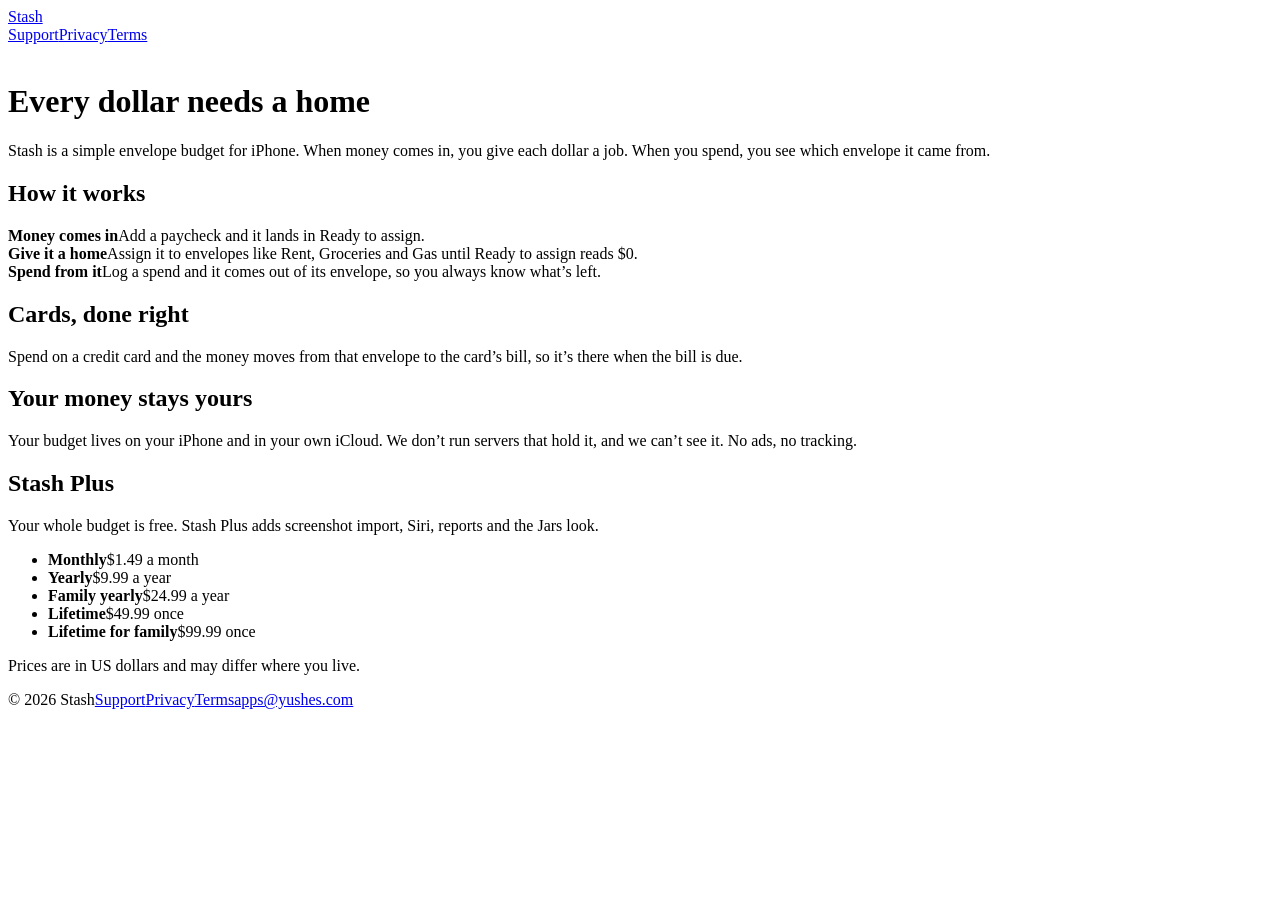
==== index.html @ e00e7b84 "Stash site: home, support, privacy policy and terms for GitHub Pages Co-Authored-By: Claude Opus 5.5" ====
<!doctype html>
<html lang="en"><head>
<meta charset="utf-8"><meta name="viewport" content="width=device-width, initial-scale=1, viewport-fit=cover">
<title>Stash</title>
<meta name="description" content="Stash is a simple envelope budget for iPhone. Give every dollar a home.">
<link rel="icon" href="/stash-app/favicon.png"><link rel="apple-touch-icon" href="/stash-app/favicon.png">
<link rel="stylesheet" href="/stash-app/style.css">
</head><body><div class="hero"><div class="wrap"><header class="site"><img src="/stash-app/icon.png" alt=""><a href="/stash-app/">Stash</a><nav><a href="/stash-app/support/">Support</a><a href="/stash-app/privacy/">Privacy</a><a href="/stash-app/terms/">Terms</a></nav></header><img class="mark" src="/stash-app/icon.png" alt="">
<h1>Every dollar needs a home</h1>
<p class="lede">Stash is a simple envelope budget for iPhone. When money comes in, you give each dollar a job. When you spend, you see which envelope it came from.</p>
</div></div><main class="wrap">
<h2>How it works</h2>
<div class="steps">
  <div class="step"><b>Money comes in</b><span>Add a paycheck and it lands in Ready to assign.</span></div>
  <div class="step"><b>Give it a home</b><span>Assign it to envelopes like Rent, Groceries and Gas until Ready to assign reads $0.</span></div>
  <div class="step"><b>Spend from it</b><span>Log a spend and it comes out of its envelope, so you always know what’s left.</span></div>
</div>
<h2>Cards, done right</h2>
<p>Spend on a credit card and the money moves from that envelope to the card’s bill, so it’s there when the bill is due.</p>
<h2>Your money stays yours</h2>
<p>Your budget lives on your iPhone and in your own iCloud. We don’t run servers that hold it, and we can’t see it. No ads, no tracking.</p>
<h2>Stash Plus</h2>
<p>Your whole budget is free. Stash Plus adds screenshot import, Siri, reports and the Jars look.</p>
<ul class="plans">
  <li><b>Monthly</b><span>$1.49 a month</span></li>
  <li><b>Yearly</b><span>$9.99 a year</span></li>
  <li><b>Family yearly</b><span>$24.99 a year</span></li>
  <li><b>Lifetime</b><span>$49.99 once</span></li>
  <li><b>Lifetime for family</b><span>$99.99 once</span></li>
</ul>
<p>Prices are in US dollars and may differ where you live.</p>
<footer><span>© 2026 Stash</span><a href="/stash-app/support/">Support</a><a href="/stash-app/privacy/">Privacy</a><a href="/stash-app/terms/">Terms</a><a href="mailto:apps@yushes.com">apps@yushes.com</a></footer></main></body></html>
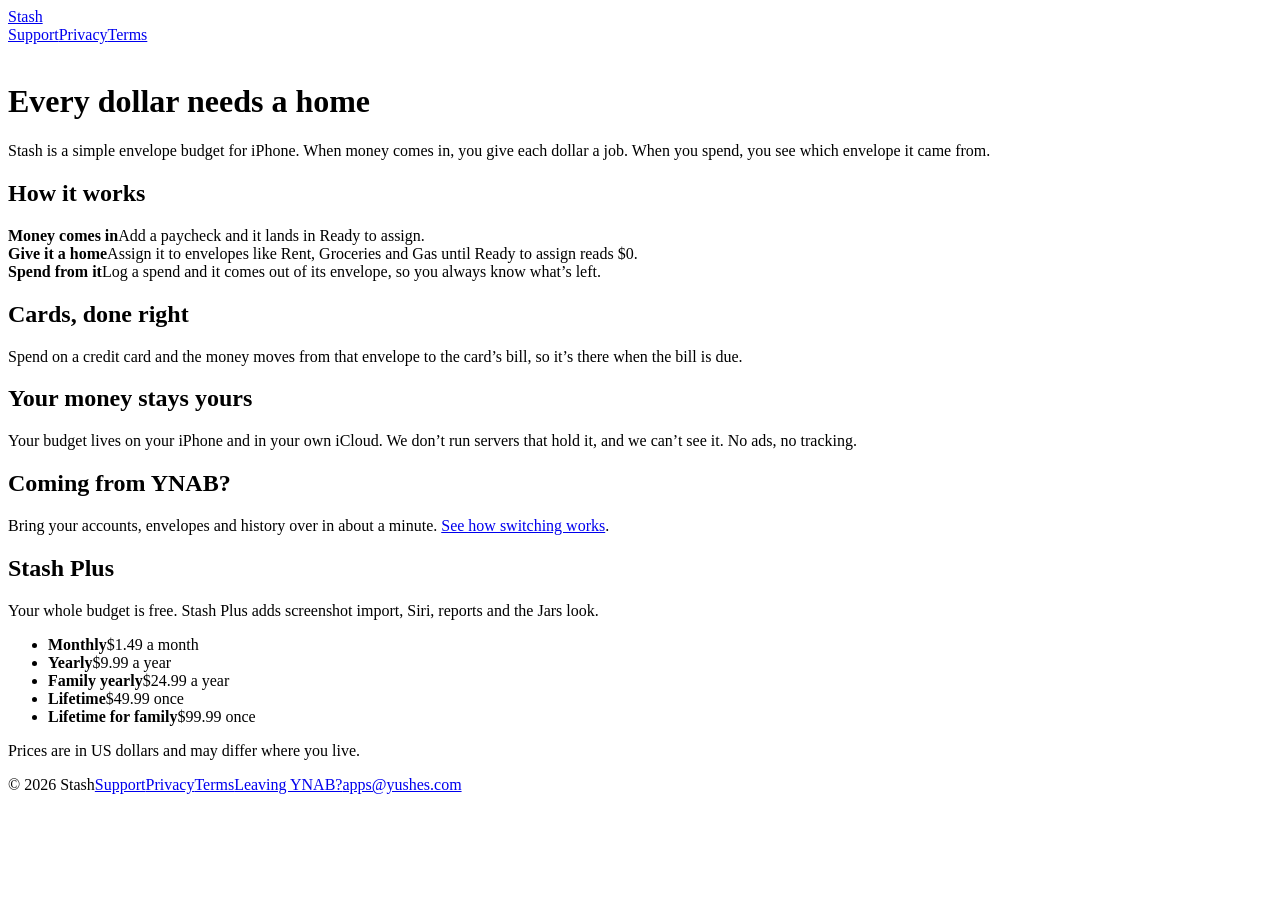
==== commit a05a1a71: "Leaving YNAB? page: import steps, what maps over, price, an honest list of what's missing; linked fr" ====
--- a/index.html
+++ b/index.html
@@ -19,6 +19,8 @@
 <p>Spend on a credit card and the money moves from that envelope to the card’s bill, so it’s there when the bill is due.</p>
 <h2>Your money stays yours</h2>
 <p>Your budget lives on your iPhone and in your own iCloud. We don’t run servers that hold it, and we can’t see it. No ads, no tracking.</p>
+<h2>Coming from YNAB?</h2>
+<p>Bring your accounts, envelopes and history over in about a minute. <a href="/stash-app/leaving-ynab/">See how switching works</a>.</p>
 <h2>Stash Plus</h2>
 <p>Your whole budget is free. Stash Plus adds screenshot import, Siri, reports and the Jars look.</p>
 <ul class="plans">
@@ -29,4 +31,4 @@
   <li><b>Lifetime for family</b><span>$99.99 once</span></li>
 </ul>
 <p>Prices are in US dollars and may differ where you live.</p>
-<footer><span>© 2026 Stash</span><a href="/stash-app/support/">Support</a><a href="/stash-app/privacy/">Privacy</a><a href="/stash-app/terms/">Terms</a><a href="mailto:apps@yushes.com">apps@yushes.com</a></footer></main></body></html>
+<footer><span>© 2026 Stash</span><a href="/stash-app/support/">Support</a><a href="/stash-app/privacy/">Privacy</a><a href="/stash-app/terms/">Terms</a><a href="/stash-app/leaving-ynab/">Leaving YNAB?</a><a href="mailto:apps@yushes.com">apps@yushes.com</a></footer></main></body></html>
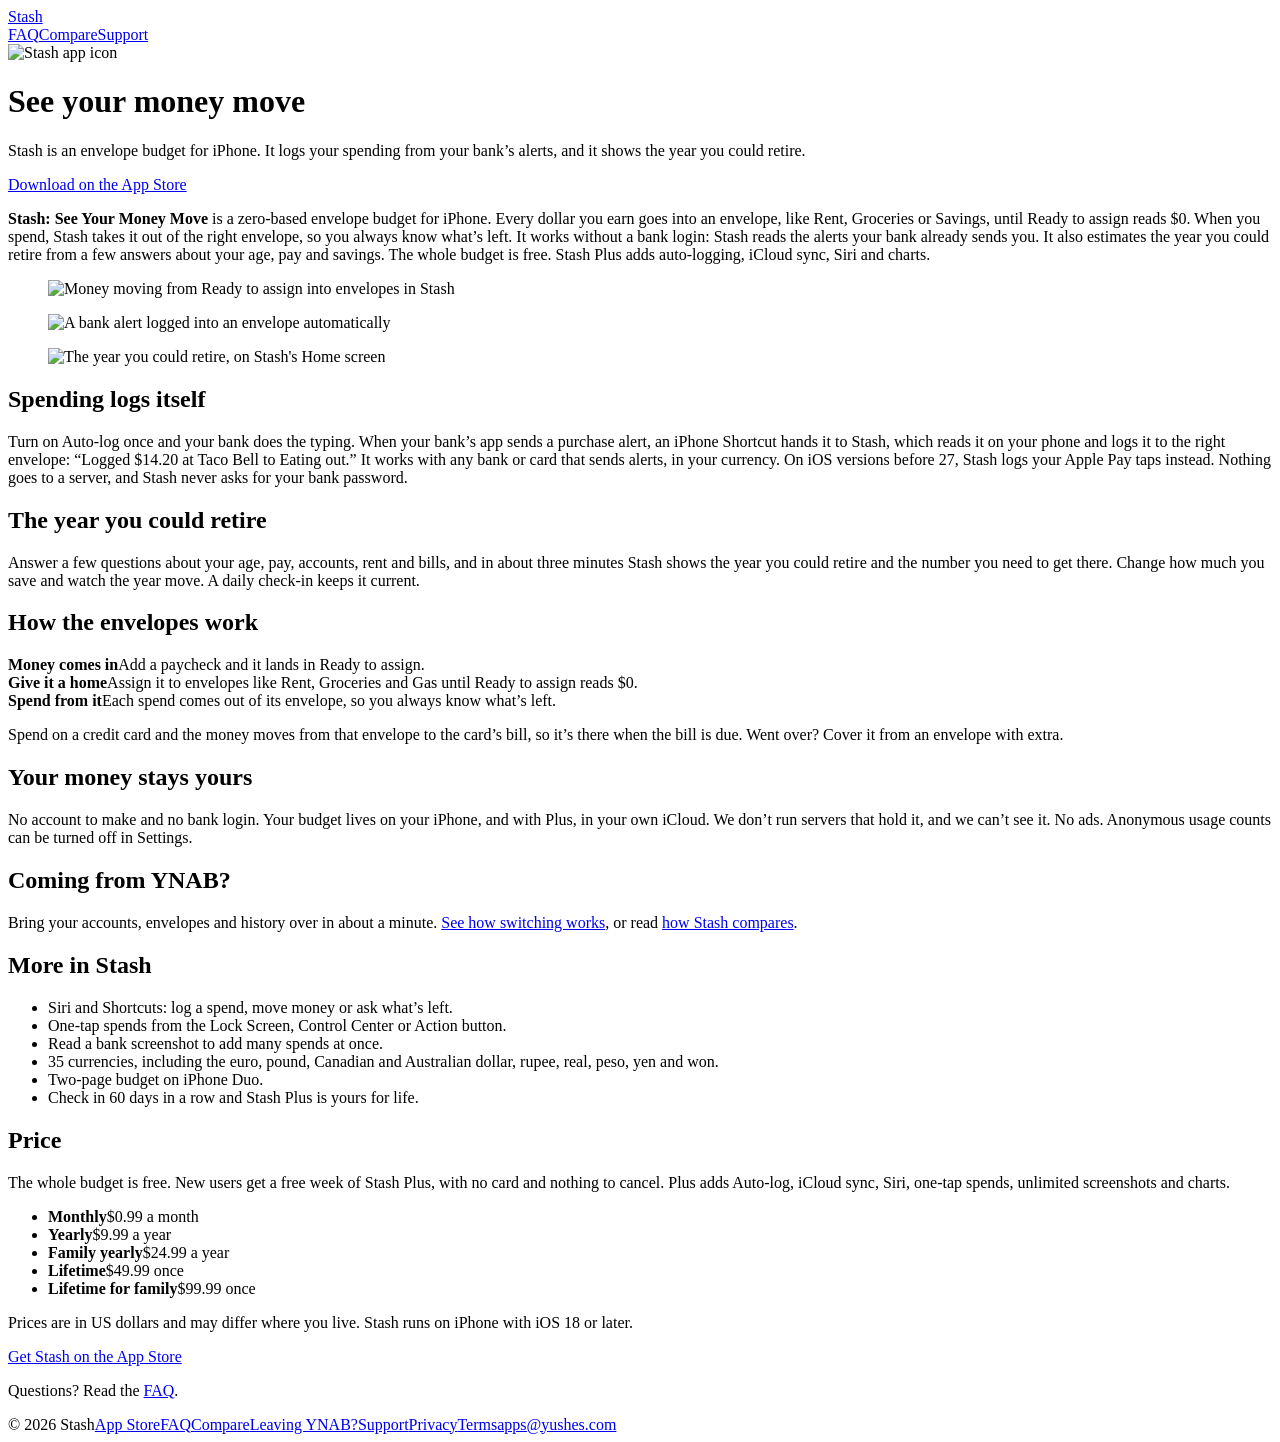
==== commit d3ffeeb6: "Rewrite the site for search and AI answers New FAQ and compare pages, an answer-first home page with" ====
--- a/index.html
+++ b/index.html
@@ -1,34 +1,68 @@
 <!doctype html>
 <html lang="en"><head>
 <meta charset="utf-8"><meta name="viewport" content="width=device-width, initial-scale=1, viewport-fit=cover">
-<title>Stash</title>
-<meta name="description" content="Stash is a simple envelope budget for iPhone. Give every dollar a home.">
+<title>Stash: See Your Money Move | Envelope budget and retirement calculator for iPhone</title>
+<meta name="description" content="Stash is an envelope budget for iPhone that logs your spending from bank alerts and shows the year you could retire. Zero-based, no bank login, your data stays in your iCloud. The whole budget is free.">
+<link rel="canonical" href="https://yushesp.github.io/stash-app/">
+<meta name="apple-itunes-app" content="app-id=6824625025">
+<meta property="og:type" content="website"><meta property="og:title" content="Stash: See Your Money Move | Envelope budget and retirement calculator for iPhone">
+<meta property="og:description" content="Stash is an envelope budget for iPhone that logs your spending from bank alerts and shows the year you could retire. Zero-based, no bank login, your data stays in your iCloud. The whole budget is free."><meta property="og:url" content="https://yushesp.github.io/stash-app/">
+<meta property="og:image" content="https://yushesp.github.io/stash-app/img/3-retire.jpg"><meta name="twitter:card" content="summary_large_image">
 <link rel="icon" href="/stash-app/favicon.png"><link rel="apple-touch-icon" href="/stash-app/favicon.png">
-<link rel="stylesheet" href="/stash-app/style.css">
-</head><body><div class="hero"><div class="wrap"><header class="site"><img src="/stash-app/icon.png" alt=""><a href="/stash-app/">Stash</a><nav><a href="/stash-app/support/">Support</a><a href="/stash-app/privacy/">Privacy</a><a href="/stash-app/terms/">Terms</a></nav></header><img class="mark" src="/stash-app/icon.png" alt="">
-<h1>Every dollar needs a home</h1>
-<p class="lede">Stash is a simple envelope budget for iPhone. When money comes in, you give each dollar a job. When you spend, you see which envelope it came from.</p>
+<link rel="stylesheet" href="/stash-app/style.css"><script type="application/ld+json">{"@context": "https://schema.org", "@type": "MobileApplication", "name": "Stash: See Your Money Move", "alternateName": ["Stash budget app", "Stash envelope budget"], "operatingSystem": "iOS 18 or later", "applicationCategory": "FinanceApplication", "description": "Stash is an envelope budget for iPhone that logs your spending from bank alerts and shows the year you could retire. Zero-based, no bank login, your data stays in your iCloud. The whole budget is free.", "url": "https://yushesp.github.io/stash-app/", "downloadUrl": "https://apps.apple.com/us/app/stash-see-your-money-move/id6824625025", "installUrl": "https://apps.apple.com/us/app/stash-see-your-money-move/id6824625025", "image": "https://yushesp.github.io/stash-app/icon.png", "author": {"@type": "Person", "name": "Prathyush Shankar"}, "offers": [{"@type": "Offer", "name": "Stash (free)", "price": "0", "priceCurrency": "USD"}, {"@type": "Offer", "name": "Stash Plus monthly", "price": "0.99", "priceCurrency": "USD"}, {"@type": "Offer", "name": "Stash Plus yearly", "price": "9.99", "priceCurrency": "USD"}, {"@type": "Offer", "name": "Stash Plus lifetime", "price": "49.99", "priceCurrency": "USD"}], "featureList": ["Zero-based envelope budget", "Auto-log spending from bank alerts and Apple Pay", "Retirement year estimate", "Credit card payment envelopes", "Import from YNAB", "Bank screenshot import", "Siri and Shortcuts", "35 currencies", "No bank login"]}</script>
+</head><body><div class="hero"><div class="wrap"><header class="site"><img src="/stash-app/icon.png" alt=""><a href="/stash-app/">Stash</a><nav><a href="/stash-app/faq/">FAQ</a><a href="/stash-app/compare/">Compare</a><a href="/stash-app/support/">Support</a></nav></header><img class="mark" src="/stash-app/icon.png" alt="Stash app icon">
+<h1>See your money move</h1>
+<p class="lede">Stash is an envelope budget for iPhone. It logs your spending from your bank’s alerts, and it shows the year you could retire.</p>
+<p><a class="cta" href="https://apps.apple.com/us/app/stash-see-your-money-move/id6824625025">Download on the App Store</a></p>
 </div></div><main class="wrap">
-<h2>How it works</h2>
+<p class="summary"><b>Stash: See Your Money Move</b> is a zero-based envelope budget for iPhone. Every dollar you earn goes into an envelope, like Rent, Groceries or Savings, until Ready to assign reads $0. When you spend, Stash takes it out of the right envelope, so you always know what’s left. It works without a bank login: Stash reads the alerts your bank already sends you. It also estimates the year you could retire from a few answers about your age, pay and savings. The whole budget is free. Stash Plus adds auto-logging, iCloud sync, Siri and charts.</p>
+
+<div class="shots">
+  <figure><img src="/stash-app/img/1-move.jpg" alt="Money moving from Ready to assign into envelopes in Stash" loading="lazy" width="507" height="1100"></figure>
+  <figure><img src="/stash-app/img/2-autolog.jpg" alt="A bank alert logged into an envelope automatically" loading="lazy" width="507" height="1100"></figure>
+  <figure><img src="/stash-app/img/3-retire.jpg" alt="The year you could retire, on Stash's Home screen" loading="lazy" width="507" height="1100"></figure>
+</div>
+
+<h2>Spending logs itself</h2>
+<p>Turn on Auto-log once and your bank does the typing. When your bank’s app sends a purchase alert, an iPhone Shortcut hands it to Stash, which reads it on your phone and logs it to the right envelope: “Logged $14.20 at Taco Bell to Eating out.” It works with any bank or card that sends alerts, in your currency. On iOS versions before 27, Stash logs your Apple Pay taps instead. Nothing goes to a server, and Stash never asks for your bank password.</p>
+
+<h2>The year you could retire</h2>
+<p>Answer a few questions about your age, pay, accounts, rent and bills, and in about three minutes Stash shows the year you could retire and the number you need to get there. Change how much you save and watch the year move. A daily check-in keeps it current.</p>
+
+<h2>How the envelopes work</h2>
 <div class="steps">
   <div class="step"><b>Money comes in</b><span>Add a paycheck and it lands in Ready to assign.</span></div>
   <div class="step"><b>Give it a home</b><span>Assign it to envelopes like Rent, Groceries and Gas until Ready to assign reads $0.</span></div>
-  <div class="step"><b>Spend from it</b><span>Log a spend and it comes out of its envelope, so you always know what’s left.</span></div>
+  <div class="step"><b>Spend from it</b><span>Each spend comes out of its envelope, so you always know what’s left.</span></div>
 </div>
-<h2>Cards, done right</h2>
-<p>Spend on a credit card and the money moves from that envelope to the card’s bill, so it’s there when the bill is due.</p>
+<p>Spend on a credit card and the money moves from that envelope to the card’s bill, so it’s there when the bill is due. Went over? Cover it from an envelope with extra.</p>
+
 <h2>Your money stays yours</h2>
-<p>Your budget lives on your iPhone and in your own iCloud. We don’t run servers that hold it, and we can’t see it. No ads, no tracking.</p>
+<p>No account to make and no bank login. Your budget lives on your iPhone, and with Plus, in your own iCloud. We don’t run servers that hold it, and we can’t see it. No ads. Anonymous usage counts can be turned off in Settings.</p>
+
 <h2>Coming from YNAB?</h2>
-<p>Bring your accounts, envelopes and history over in about a minute. <a href="/stash-app/leaving-ynab/">See how switching works</a>.</p>
-<h2>Stash Plus</h2>
-<p>Your whole budget is free. Stash Plus adds screenshot import, Siri, reports and the Jars look.</p>
+<p>Bring your accounts, envelopes and history over in about a minute. <a href="/stash-app/leaving-ynab/">See how switching works</a>, or read <a href="/stash-app/compare/">how Stash compares</a>.</p>
+
+<h2>More in Stash</h2>
+<ul>
+  <li>Siri and Shortcuts: log a spend, move money or ask what’s left.</li>
+  <li>One-tap spends from the Lock Screen, Control Center or Action button.</li>
+  <li>Read a bank screenshot to add many spends at once.</li>
+  <li>35 currencies, including the euro, pound, Canadian and Australian dollar, rupee, real, peso, yen and won.</li>
+  <li>Two-page budget on iPhone Duo.</li>
+  <li>Check in 60 days in a row and Stash Plus is yours for life.</li>
+</ul>
+
+<h2>Price</h2>
+<p>The whole budget is free. New users get a free week of Stash Plus, with no card and nothing to cancel. Plus adds Auto-log, iCloud sync, Siri, one-tap spends, unlimited screenshots and charts.</p>
 <ul class="plans">
-  <li><b>Monthly</b><span>$1.49 a month</span></li>
+  <li><b>Monthly</b><span>$0.99 a month</span></li>
   <li><b>Yearly</b><span>$9.99 a year</span></li>
   <li><b>Family yearly</b><span>$24.99 a year</span></li>
   <li><b>Lifetime</b><span>$49.99 once</span></li>
   <li><b>Lifetime for family</b><span>$99.99 once</span></li>
 </ul>
-<p>Prices are in US dollars and may differ where you live.</p>
-<footer><span>© 2026 Stash</span><a href="/stash-app/support/">Support</a><a href="/stash-app/privacy/">Privacy</a><a href="/stash-app/terms/">Terms</a><a href="/stash-app/leaving-ynab/">Leaving YNAB?</a><a href="mailto:apps@yushes.com">apps@yushes.com</a></footer></main></body></html>
+<p>Prices are in US dollars and may differ where you live. Stash runs on iPhone with iOS 18 or later.</p>
+<p><a class="cta" href="https://apps.apple.com/us/app/stash-see-your-money-move/id6824625025">Get Stash on the App Store</a></p>
+<p>Questions? Read the <a href="/stash-app/faq/">FAQ</a>.</p>
+<footer><span>© 2026 Stash</span><a href="https://apps.apple.com/us/app/stash-see-your-money-move/id6824625025">App Store</a><a href="/stash-app/faq/">FAQ</a><a href="/stash-app/compare/">Compare</a><a href="/stash-app/leaving-ynab/">Leaving YNAB?</a><a href="/stash-app/support/">Support</a><a href="/stash-app/privacy/">Privacy</a><a href="/stash-app/terms/">Terms</a><a href="mailto:apps@yushes.com">apps@yushes.com</a></footer></main></body></html>
